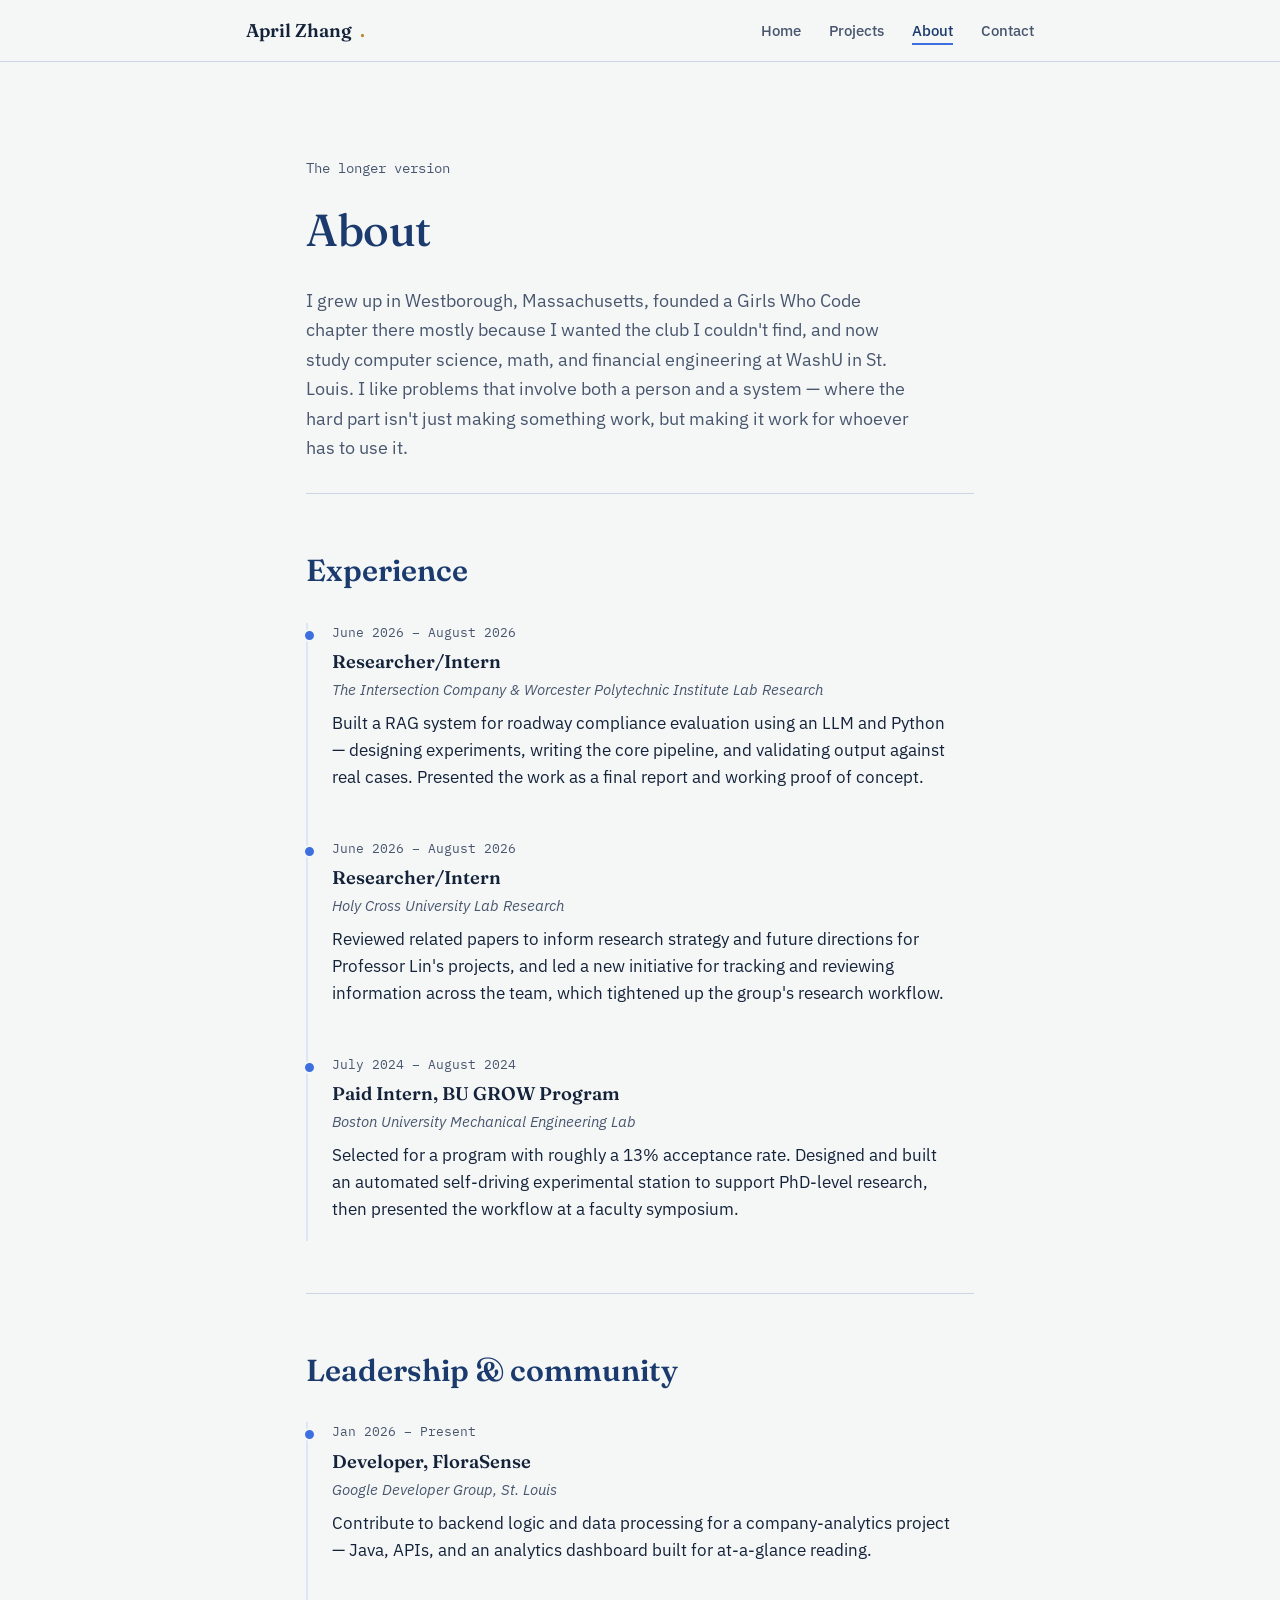
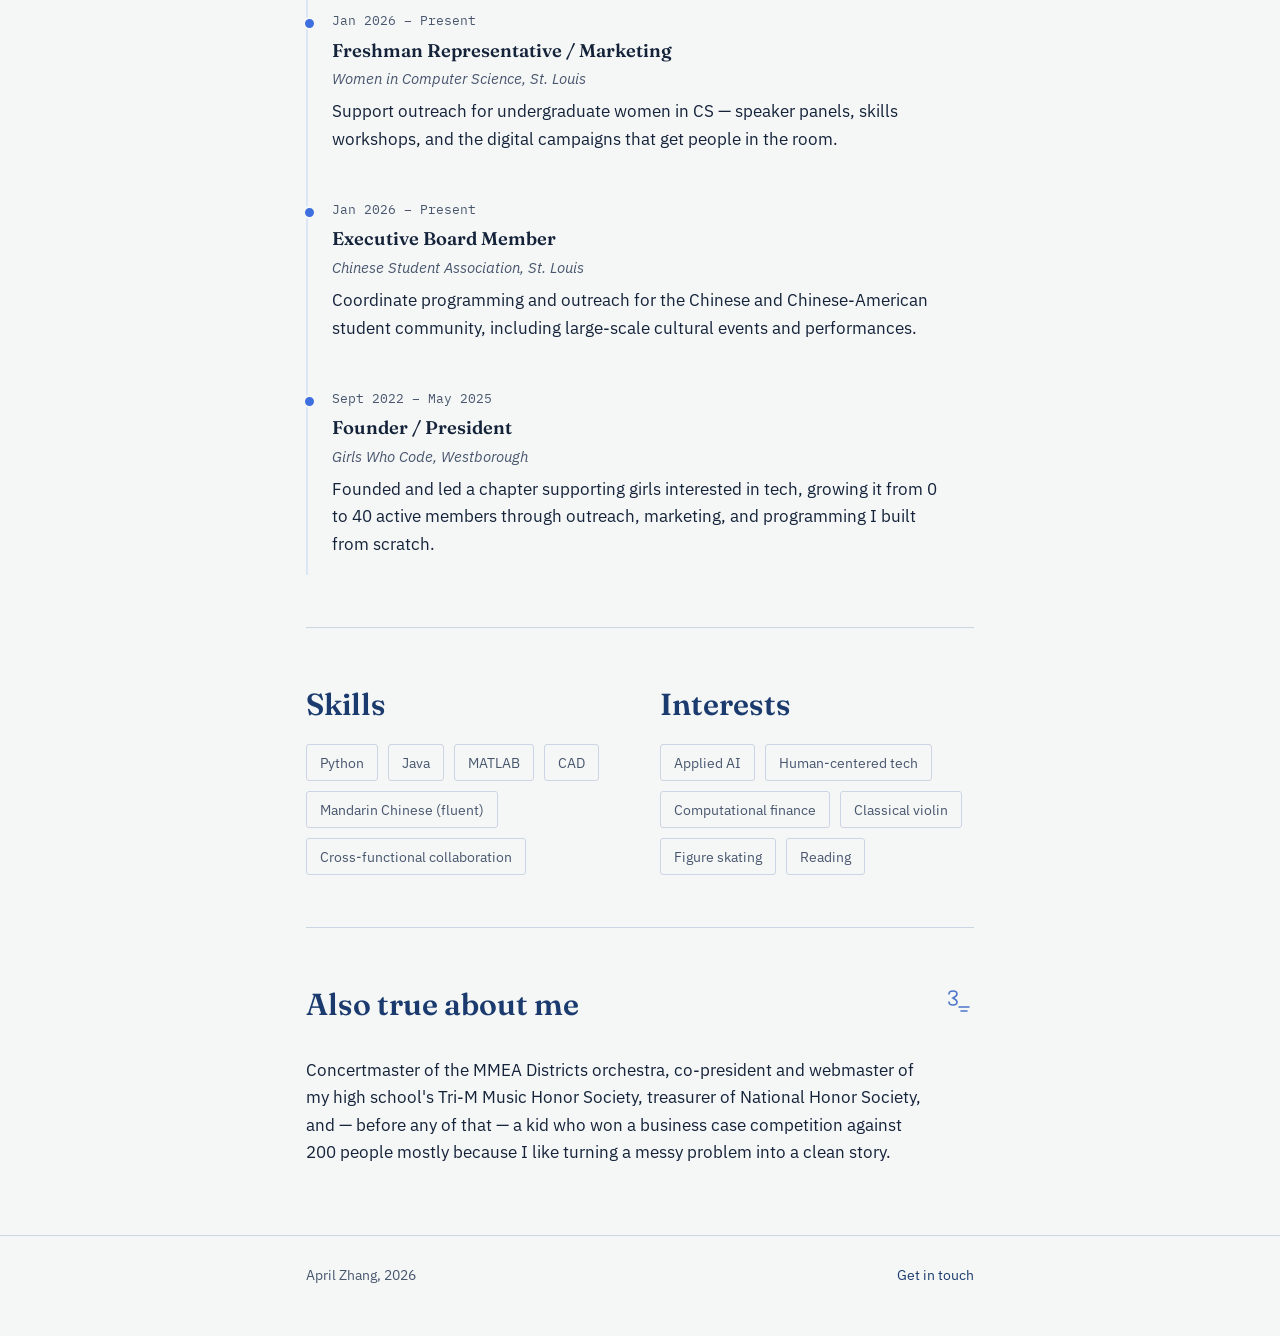
==== about.html @ 0b1a9c68 "Add files via upload" ====
<!DOCTYPE html>
<html lang="en">
<head>
<meta charset="UTF-8">
<meta name="viewport" content="width=device-width, initial-scale=1.0">
<title>About — April Zhang</title>
<link rel="stylesheet" href="styles.css">
</head>
<body>

<nav class="site-nav">
  <div class="container">
    <a href="index.html" class="wordmark">April Zhang<span class="dot">.</span></a>
    <button class="nav-toggle" aria-label="Toggle menu" aria-expanded="false">
      <span></span><span></span><span></span>
    </button>
    <ul class="nav-links">
      <li><a href="index.html">Home</a></li>
      <li><a href="projects.html">Projects</a></li>
      <li><a href="about.html" class="active">About</a></li>
      <li><a href="contact.html">Contact</a></li>
    </ul>
  </div>
</nav>

<main>
  <div class="container">
    <section class="hero" style="padding-bottom: 12px;">
      <div class="hero-eyebrow">The longer version</div>
      <h1 style="font-size: clamp(2rem, 5vw, 2.8rem);">About</h1>
      <p class="hero-tagline">
        I grew up in Westborough, Massachusetts, founded a Girls Who Code chapter there mostly because
        I wanted the club I couldn't find, and now study computer science, math, and financial engineering
        at WashU in St. Louis. I like problems that involve both a person and a system — where the hard part
        isn't just making something work, but making it work for whoever has to use it.
      </p>
    </section>

    <section class="rule-top">
      <div class="section-head"><h2>Experience</h2></div>
      <div class="timeline">
        <div class="timeline-item">
          <span class="when">June 2026 – August 2026</span>
          <h3>Researcher/Intern</h3>
          <span class="where">The Intersection Company &amp; Worcester Polytechnic Institute Lab Research</span>
          <p>Built a RAG system for roadway compliance evaluation using an LLM and Python — designing
            experiments, writing the core pipeline, and validating output against real cases. Presented
            the work as a final report and working proof of concept.</p>
        </div>
        <div class="timeline-item">
          <span class="when">June 2026 – August 2026</span>
          <h3>Researcher/Intern</h3>
          <span class="where">Holy Cross University Lab Research</span>
          <p>Reviewed related papers to inform research strategy and future directions for Professor Lin's
            projects, and led a new initiative for tracking and reviewing information across the team,
            which tightened up the group's research workflow.</p>
        </div>
        <div class="timeline-item">
          <span class="when">July 2024 – August 2024</span>
          <h3>Paid Intern, BU GROW Program</h3>
          <span class="where">Boston University Mechanical Engineering Lab</span>
          <p>Selected for a program with roughly a 13% acceptance rate. Designed and built an automated
            self-driving experimental station to support PhD-level research, then presented the workflow
            at a faculty symposium.</p>
        </div>
      </div>
    </section>

    <section class="rule-top">
      <div class="section-head"><h2>Leadership &amp; community</h2></div>
      <div class="timeline">
        <div class="timeline-item">
          <span class="when">Jan 2026 – Present</span>
          <h3>Developer, FloraSense</h3>
          <span class="where">Google Developer Group, St. Louis</span>
          <p>Contribute to backend logic and data processing for a company-analytics project — Java, APIs,
            and an analytics dashboard built for at-a-glance reading.</p>
        </div>
        <div class="timeline-item">
          <span class="when">Jan 2026 – Present</span>
          <h3>Freshman Representative / Marketing</h3>
          <span class="where">Women in Computer Science, St. Louis</span>
          <p>Support outreach for undergraduate women in CS — speaker panels, skills workshops, and the
            digital campaigns that get people in the room.</p>
        </div>
        <div class="timeline-item">
          <span class="when">Jan 2026 – Present</span>
          <h3>Executive Board Member</h3>
          <span class="where">Chinese Student Association, St. Louis</span>
          <p>Coordinate programming and outreach for the Chinese and Chinese-American student community,
            including large-scale cultural events and performances.</p>
        </div>
        <div class="timeline-item">
          <span class="when">Sept 2022 – May 2025</span>
          <h3>Founder / President</h3>
          <span class="where">Girls Who Code, Westborough</span>
          <p>Founded and led a chapter supporting girls interested in tech, growing it from 0 to 40 active
            members through outreach, marketing, and programming I built from scratch.</p>
        </div>
      </div>
    </section>

    <section class="rule-top two-col">
      <div>
        <h2 style="margin-bottom: 16px;">Skills</h2>
        <div class="taglist">
          <span>Python</span><span>Java</span><span>MATLAB</span><span>CAD</span>
          <span>Mandarin Chinese (fluent)</span><span>Cross-functional collaboration</span>
        </div>
      </div>
      <div>
        <h2 style="margin-bottom: 16px;">Interests</h2>
        <div class="taglist">
          <span>Applied AI</span><span>Human-centered tech</span><span>Computational finance</span>
          <span>Classical violin</span><span>Figure skating</span><span>Reading</span>
        </div>
      </div>
    </section>

    <section class="rule-top">
      <div class="section-head">
        <h2>Also true about me</h2>
        <svg class="doodle" width="30" height="30" viewBox="0 0 30 30" fill="none" aria-hidden="true">
          <path d="M5 9c0-2 2-3 4-3s4 1 4 3-2 3-4 4c2 1 4 2 4 4s-2 3-4 3-4-1-4-3" stroke="currentColor" stroke-width="1.6" stroke-linecap="round"/>
          <path d="M15 22h10M17 26h6" stroke="currentColor" stroke-width="1.6" stroke-linecap="round"/>
        </svg>
      </div>
      <p>
        Concertmaster of the MMEA Districts orchestra, co-president and webmaster of my high school's
        Tri-M Music Honor Society, treasurer of National Honor Society, and — before any of that — a kid
        who won a business case competition against 200 people mostly because I like turning a messy
        problem into a clean story.
      </p>
    </section>
  </div>
</main>

<footer>
  <div class="container" style="display:flex; justify-content:space-between; width:100%; flex-wrap:wrap; gap:10px;">
    <span>April Zhang, 2026</span>
    <a href="contact.html" class="underline-link">Get in touch</a>
  </div>
</footer>

<script src="script.js"></script>
</body>
</html>
---- styles.css ----
@import url('https://fonts.googleapis.com/css2?family=Fraunces:opsz,wght@9..144,300;9..144,400;9..144,500;9..144,600;9..144,700;9..144,900&family=IBM+Plex+Sans:wght@400;500;600&family=IBM+Plex+Mono:wght@400;500&display=swap');

:root {
  --paper: #F5F7F6;
  --paper-alt: #EEF2F5;
  --ink: #14223A;
  --ink-soft: #48566E;
  --blue-deep: #1B3B6F;
  --blue: #2F5FC4;
  --blue-bright: #3E6FE0;
  --blue-pale: #DCE6F7;
  --gold: #B8892B;
  --line: #CBD5E3;

  --serif: 'Fraunces', serif;
  --sans: 'IBM Plex Sans', -apple-system, sans-serif;
  --mono: 'IBM Plex Mono', monospace;

  --maxw: 780px;
  --pagepad: clamp(20px, 5vw, 56px);
}

* { box-sizing: border-box; }

html {
  scroll-behavior: smooth;
}

@media (prefers-reduced-motion: reduce) {
  html { scroll-behavior: auto; }
  * { animation-duration: 0.01ms !important; animation-iteration-count: 1 !important; transition-duration: 0.01ms !important; }
}

body {
  margin: 0;
  background: var(--paper);
  color: var(--ink);
  font-family: var(--sans);
  font-size: 17px;
  line-height: 1.6;
  -webkit-font-smoothing: antialiased;
}

a {
  color: var(--blue-deep);
  text-decoration: none;
}

.underline-link {
  background-image: linear-gradient(var(--blue-bright), var(--blue-bright));
  background-position: 0 100%;
  background-repeat: no-repeat;
  background-size: 0% 1.5px;
  transition: background-size 0.25s ease;
  padding-bottom: 2px;
}
.underline-link:hover,
.underline-link:focus-visible {
  background-size: 100% 1.5px;
}

:focus-visible {
  outline: 2px solid var(--blue-bright);
  outline-offset: 3px;
}

h1, h2, h3 {
  font-family: var(--serif);
  color: var(--blue-deep);
  margin: 0;
  font-weight: 600;
}

h1 { font-size: clamp(2.4rem, 6vw, 3.6rem); font-weight: 500; letter-spacing: -0.01em; }
h2 { font-size: clamp(1.5rem, 3.4vw, 1.9rem); }
h3 { font-size: 1.15rem; font-weight: 600; color: var(--ink); }

p { margin: 0 0 1em; max-width: 62ch; }

.container {
  max-width: var(--maxw);
  margin: 0 auto;
  padding: 0 var(--pagepad);
}

/* ---------- Nav ---------- */
.site-nav {
  border-bottom: 1px solid var(--line);
  position: sticky;
  top: 0;
  background: rgba(245, 247, 246, 0.92);
  backdrop-filter: blur(6px);
  z-index: 10;
}
.site-nav .container {
  max-width: 900px;
  display: flex;
  align-items: center;
  justify-content: space-between;
  padding-top: 16px;
  padding-bottom: 16px;
}
.wordmark {
  font-family: var(--serif);
  font-weight: 600;
  font-size: 1.15rem;
  color: var(--ink);
  display: flex;
  align-items: center;
  gap: 8px;
}
.wordmark .dot { color: var(--gold); }
.nav-links {
  display: flex;
  gap: 28px;
  list-style: none;
  margin: 0;
  padding: 0;
}
.nav-links a {
  color: var(--ink-soft);
  font-size: 0.95rem;
  font-weight: 500;
  padding-bottom: 3px;
  border-bottom: 2px solid transparent;
  transition: border-color 0.2s ease, color 0.2s ease;
}
.nav-links a:hover,
.nav-links a.active {
  color: var(--blue-deep);
  border-bottom-color: var(--blue-bright);
}
.nav-toggle {
  display: none;
  background: none;
  border: none;
  cursor: pointer;
  padding: 4px;
}
.nav-toggle span {
  display: block;
  width: 22px;
  height: 2px;
  background: var(--ink);
  margin: 5px 0;
}

@media (max-width: 640px) {
  .nav-toggle { display: block; }
  .nav-links {
    position: absolute;
    top: 100%;
    left: 0;
    right: 0;
    background: var(--paper);
    flex-direction: column;
    gap: 0;
    border-bottom: 1px solid var(--line);
    max-height: 0;
    overflow: hidden;
    transition: max-height 0.25s ease;
  }
  .nav-links.open { max-height: 300px; }
  .nav-links li { border-top: 1px solid var(--line); }
  .nav-links a { display: block; padding: 14px var(--pagepad); border-bottom: none; }
}

/* ---------- Hero ---------- */
.hero {
  padding: clamp(48px, 10vw, 96px) 0 clamp(32px, 6vw, 56px);
}
.hero-eyebrow {
  font-family: var(--mono);
  font-size: 0.85rem;
  color: var(--ink-soft);
  margin-bottom: 14px;
}
.hero h1 {
  position: relative;
  display: inline-block;
}
.hero-underline {
  display: block;
  margin-top: 6px;
  width: 260px;
  max-width: 60vw;
  height: 14px;
}
.hero-underline path {
  fill: none;
  stroke: var(--gold);
  stroke-width: 3;
  stroke-linecap: round;
  stroke-dasharray: 300;
  stroke-dashoffset: 300;
  animation: draw 1.1s ease-out 0.3s forwards;
}
@keyframes draw {
  to { stroke-dashoffset: 0; }
}
@media (prefers-reduced-motion: reduce) {
  .hero-underline path { stroke-dashoffset: 0; animation: none; }
}
.hero-tagline {
  font-size: 1.15rem;
  color: var(--ink-soft);
  max-width: 56ch;
  margin-top: 20px;
}
.hero-actions {
  display: flex;
  gap: 24px;
  margin-top: 28px;
  flex-wrap: wrap;
  align-items: center;
}
.btn {
  display: inline-block;
  font-family: var(--sans);
  font-weight: 600;
  font-size: 0.95rem;
  padding: 11px 20px;
  border: 1.5px solid var(--blue-deep);
  border-radius: 3px;
  color: var(--blue-deep);
  transition: background 0.2s ease, color 0.2s ease;
}
.btn:hover, .btn:focus-visible {
  background: var(--blue-deep);
  color: var(--paper);
}
.btn.filled {
  background: var(--blue-deep);
  color: var(--paper);
}
.btn.filled:hover {
  background: var(--blue-bright);
  border-color: var(--blue-bright);
}

/* ---------- Sections ---------- */
section {
  padding: clamp(32px, 6vw, 52px) 0;
}
.rule-top {
  border-top: 1px solid var(--line);
}
.section-head {
  display: flex;
  align-items: baseline;
  justify-content: space-between;
  gap: 16px;
  margin-bottom: 28px;
  flex-wrap: wrap;
}
.section-head .doodle {
  flex-shrink: 0;
  color: var(--blue);
  opacity: 0.85;
}

/* ---------- Highlight strip (home) ---------- */
.highlights {
  display: grid;
  grid-template-columns: repeat(3, 1fr);
  gap: 20px;
}
.highlight {
  border-left: 2px solid var(--blue-pale);
  padding-left: 14px;
}
.highlight strong {
  display: block;
  font-family: var(--serif);
  color: var(--blue-deep);
  font-size: 1.05rem;
  margin-bottom: 4px;
}
.highlight span {
  font-size: 0.92rem;
  color: var(--ink-soft);
}
@media (max-width: 640px) {
  .highlights { grid-template-columns: 1fr; gap: 18px; }
}

/* ---------- Project preview list ---------- */
.preview-list {
  display: flex;
  flex-direction: column;
}
.preview-item {
  display: flex;
  justify-content: space-between;
  align-items: baseline;
  gap: 16px;
  padding: 16px 0;
  border-top: 1px solid var(--line);
  transition: padding-left 0.2s ease;
}
.preview-item:last-child { border-bottom: 1px solid var(--line); }
.preview-item:hover { padding-left: 6px; }
.preview-item a { color: var(--ink); font-family: var(--serif); font-size: 1.15rem; }
.preview-item a:hover { color: var(--blue-deep); }
.preview-item .tag { font-size: 0.85rem; color: var(--ink-soft); white-space: nowrap; }

/* ---------- Project blocks (projects page) ---------- */
.project {
  padding: 32px 0;
  border-top: 1px solid var(--line);
  display: grid;
  grid-template-columns: 44px 1fr;
  gap: 18px;
}
.project:last-child { border-bottom: 1px solid var(--line); margin-bottom: 40px; }
.project-icon { color: var(--blue); padding-top: 4px; }
.project-tags {
  display: flex;
  gap: 8px;
  flex-wrap: wrap;
  margin: 10px 0 14px;
}
.project-tags span {
  font-size: 0.8rem;
  font-family: var(--mono);
  color: var(--blue-deep);
  background: var(--blue-pale);
  padding: 3px 9px;
  border-radius: 3px;
}
.project-links { display: flex; gap: 18px; margin-top: 10px; font-size: 0.92rem; font-weight: 600; }
.placeholder-note {
  font-size: 0.88rem;
  color: var(--gold);
  border: 1px dashed var(--gold);
  padding: 10px 14px;
  border-radius: 3px;
  margin-top: 14px;
  background: rgba(184, 137, 43, 0.06);
}

/* ---------- Timeline (about page) ---------- */
.timeline {
  border-left: 2px solid var(--blue-pale);
  padding-left: 24px;
  display: flex;
  flex-direction: column;
  gap: 30px;
}
.timeline-item { position: relative; }
.timeline-item::before {
  content: '';
  position: absolute;
  left: -29.5px;
  top: 6px;
  width: 9px;
  height: 9px;
  border-radius: 50%;
  background: var(--blue-bright);
  border: 2px solid var(--paper);
}
.timeline-item .when {
  font-family: var(--mono);
  font-size: 0.8rem;
  color: var(--ink-soft);
  display: block;
  margin-bottom: 4px;
}
.timeline-item h3 { margin-bottom: 2px; }
.timeline-item .where {
  font-size: 0.92rem;
  color: var(--ink-soft);
  font-style: italic;
  margin-bottom: 8px;
  display: block;
}

/* ---------- Tag cloud (skills/interests) ---------- */
.taglist {
  display: flex;
  flex-wrap: wrap;
  gap: 10px;
}
.taglist span {
  font-size: 0.9rem;
  border: 1px solid var(--line);
  padding: 6px 13px;
  border-radius: 3px;
  color: var(--ink-soft);
}

/* ---------- Two column ---------- */
.two-col {
  display: grid;
  grid-template-columns: 1fr 1fr;
  gap: 40px;
}
@media (max-width: 640px) {
  .two-col { grid-template-columns: 1fr; gap: 30px; }
}

/* ---------- Contact ---------- */
.contact-list {
  display: flex;
  flex-direction: column;
  gap: 4px;
  margin-top: 8px;
}
.contact-list a {
  font-family: var(--serif);
  font-size: 1.3rem;
  color: var(--blue-deep);
}

/* ---------- Footer ---------- */
footer {
  border-top: 1px solid var(--line);
  padding: 28px 0 48px;
  font-size: 0.88rem;
  color: var(--ink-soft);
  display: flex;
  justify-content: space-between;
  flex-wrap: wrap;
  gap: 10px;
}
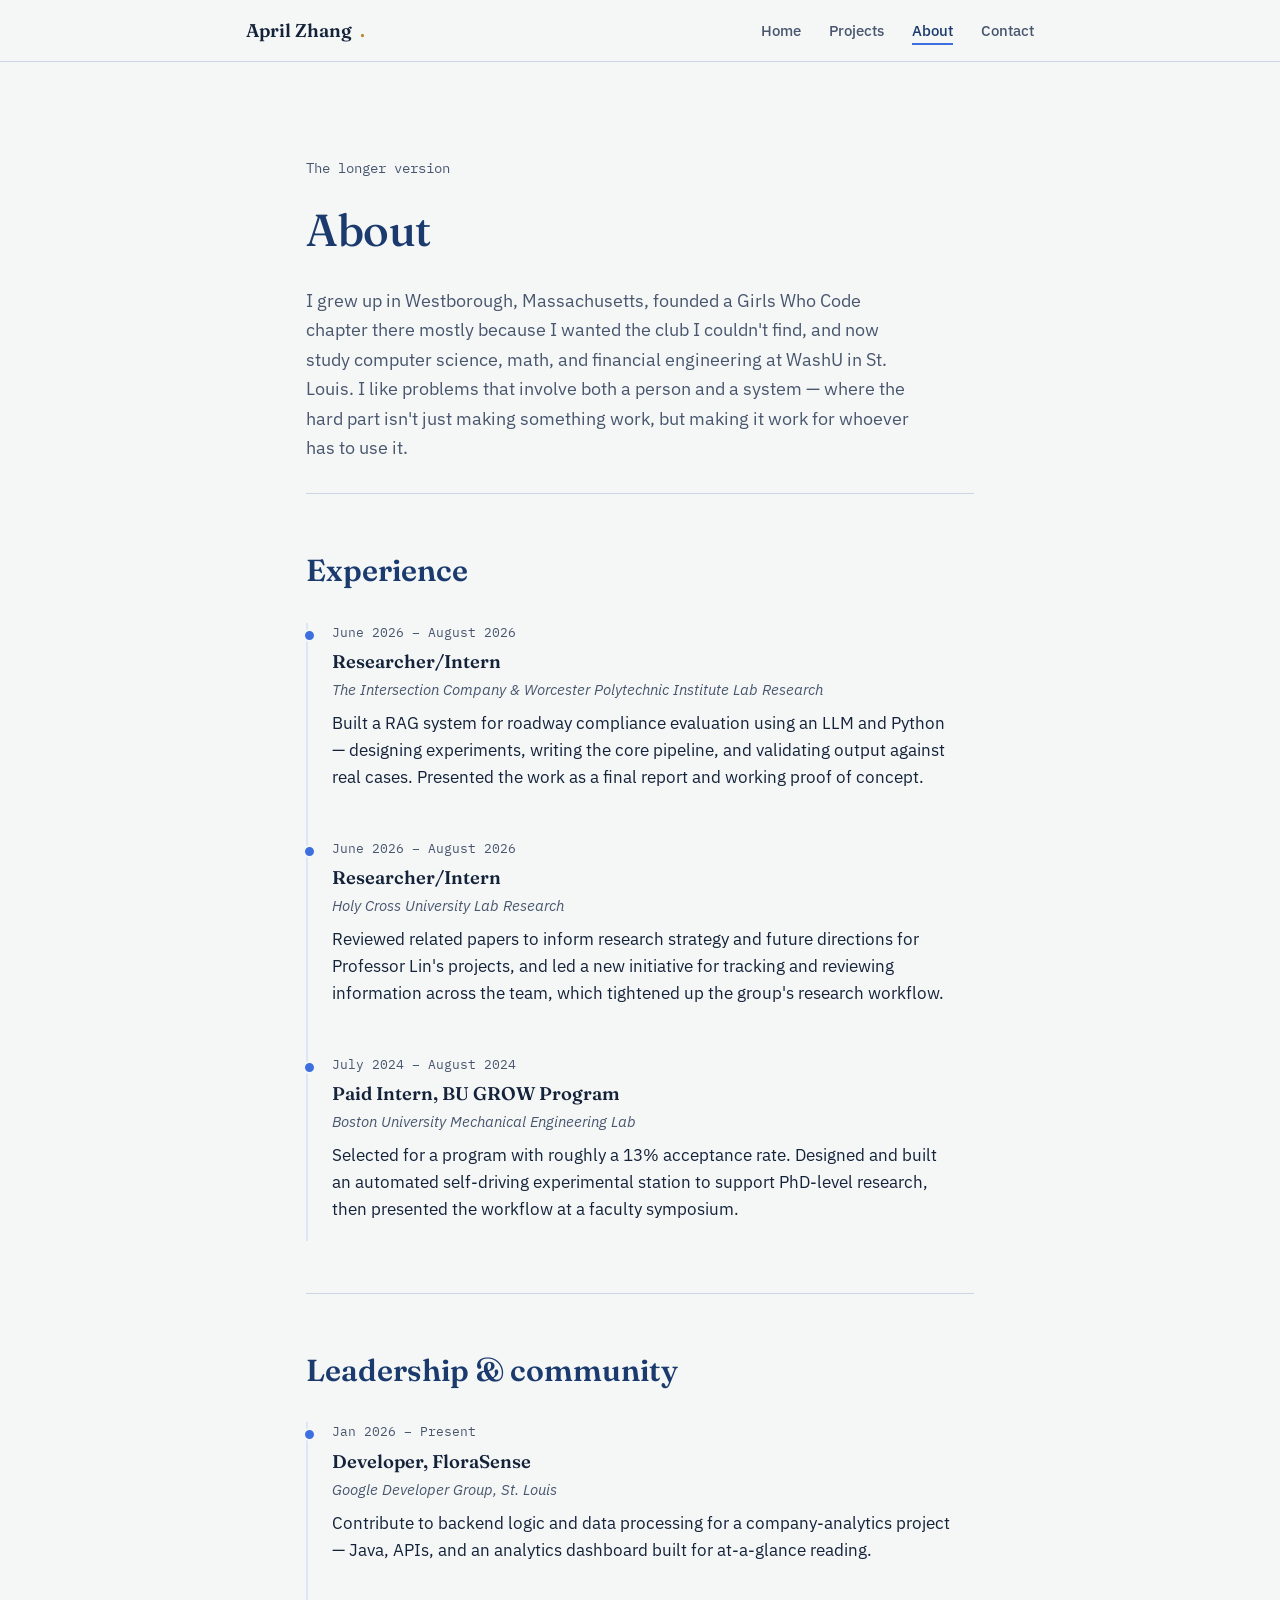
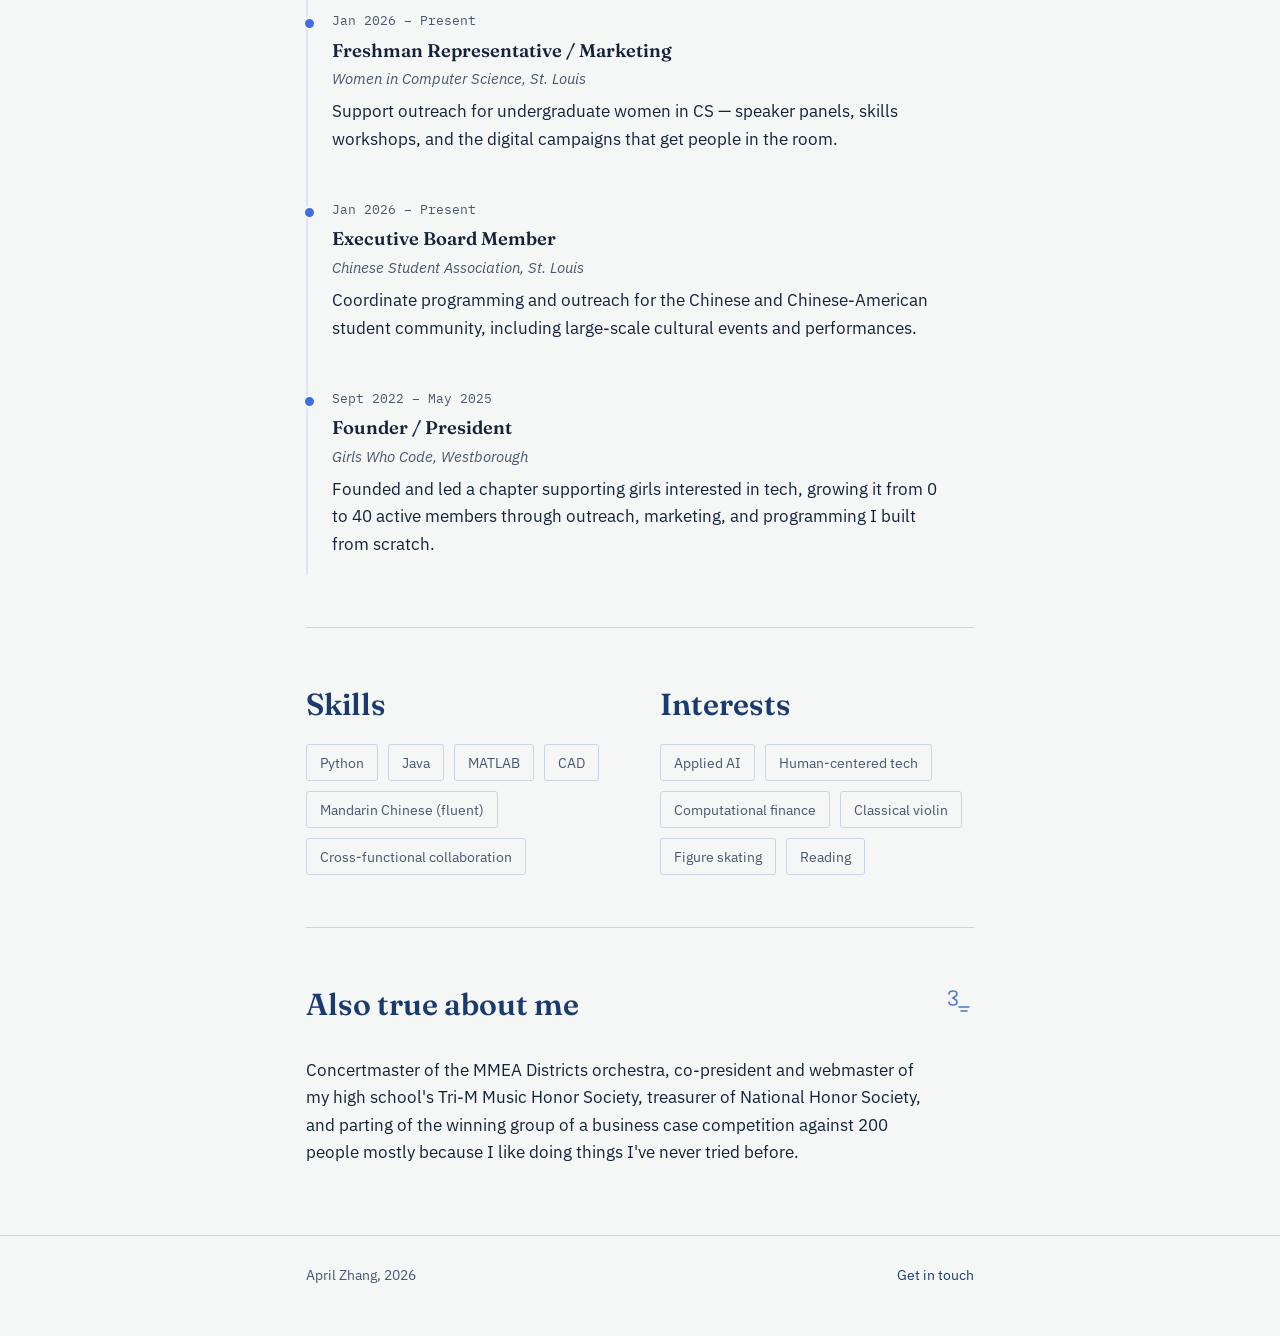
==== commit 53846fbc: "Revise personal achievements in about.html Updated the description of personal achievements and expe" ====
--- a/about.html
+++ b/about.html
@@ -127,9 +127,9 @@
       </div>
       <p>
         Concertmaster of the MMEA Districts orchestra, co-president and webmaster of my high school's
-        Tri-M Music Honor Society, treasurer of National Honor Society, and — before any of that — a kid
-        who won a business case competition against 200 people mostly because I like turning a messy
-        problem into a clean story.
+        Tri-M Music Honor Society, treasurer of National Honor Society, and parting of the winning group 
+        of a business case competition against 200 people mostly because I like doing things I've never
+        tried before. 
       </p>
     </section>
   </div>
--- a/styles.css
+++ b/styles.css
@@ -169,6 +169,22 @@
 .hero {
   padding: clamp(48px, 10vw, 96px) 0 clamp(32px, 6vw, 56px);
 }
+.hero-photo {
+  width: 108px;
+  height: 108px;
+  border-radius: 6px;
+  overflow: hidden;
+  border: 1.5px solid var(--ink);
+  margin-bottom: 22px;
+  transform: rotate(-2deg);
+  box-shadow: 5px 5px 0 var(--blue-pale);
+}
+.hero-photo img {
+  width: 100%;
+  height: 100%;
+  object-fit: cover;
+  display: block;
+}
 .hero-eyebrow {
   font-family: var(--mono);
   font-size: 0.85rem;
@@ -329,6 +345,20 @@
   border-radius: 3px;
 }
 .project-links { display: flex; gap: 18px; margin-top: 10px; font-size: 0.92rem; font-weight: 600; }
+.project-screenshot {
+  margin-top: 16px;
+}
+.project-screenshot img {
+  width: 100%;
+  border: 1px solid var(--line);
+  border-radius: 3px;
+  display: block;
+}
+.project-screenshot figcaption {
+  font-size: 0.85rem;
+  color: var(--ink-soft);
+  margin-top: 8px;
+}
 .placeholder-note {
   font-size: 0.88rem;
   color: var(--gold);
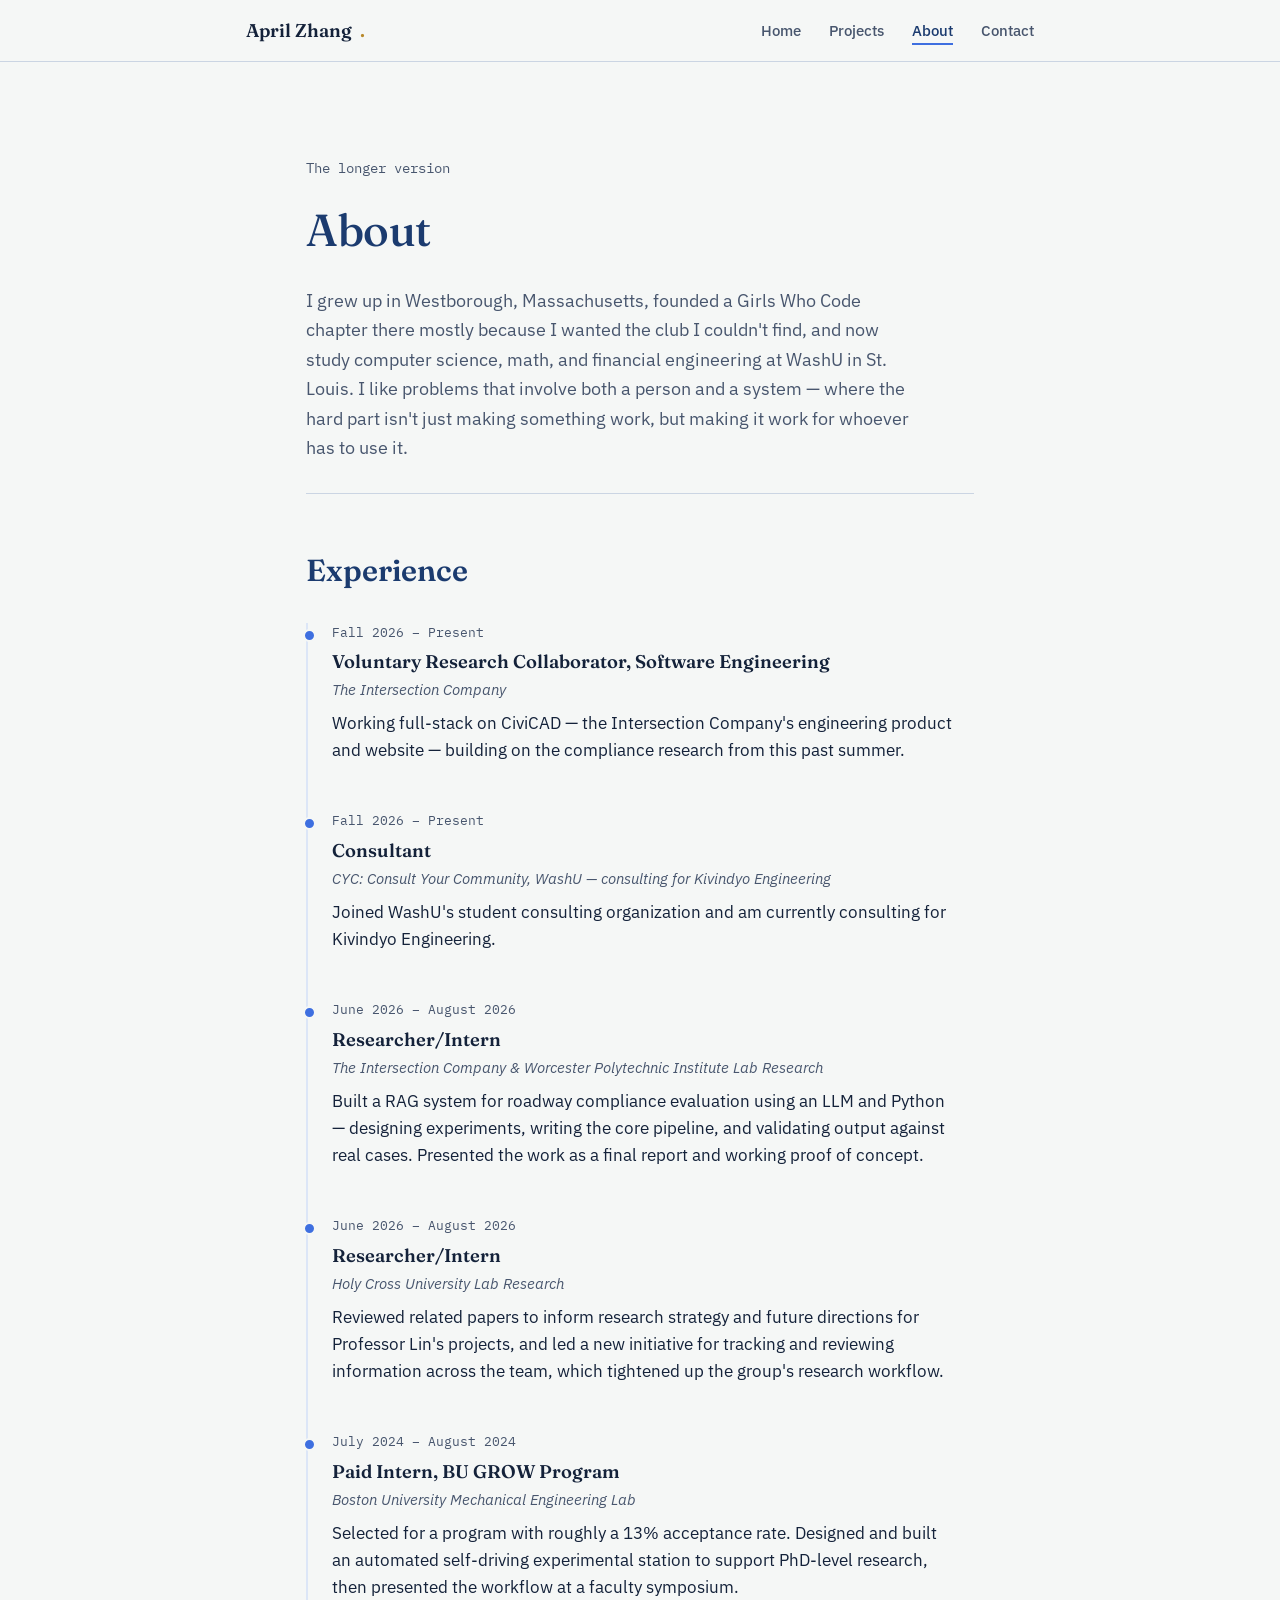
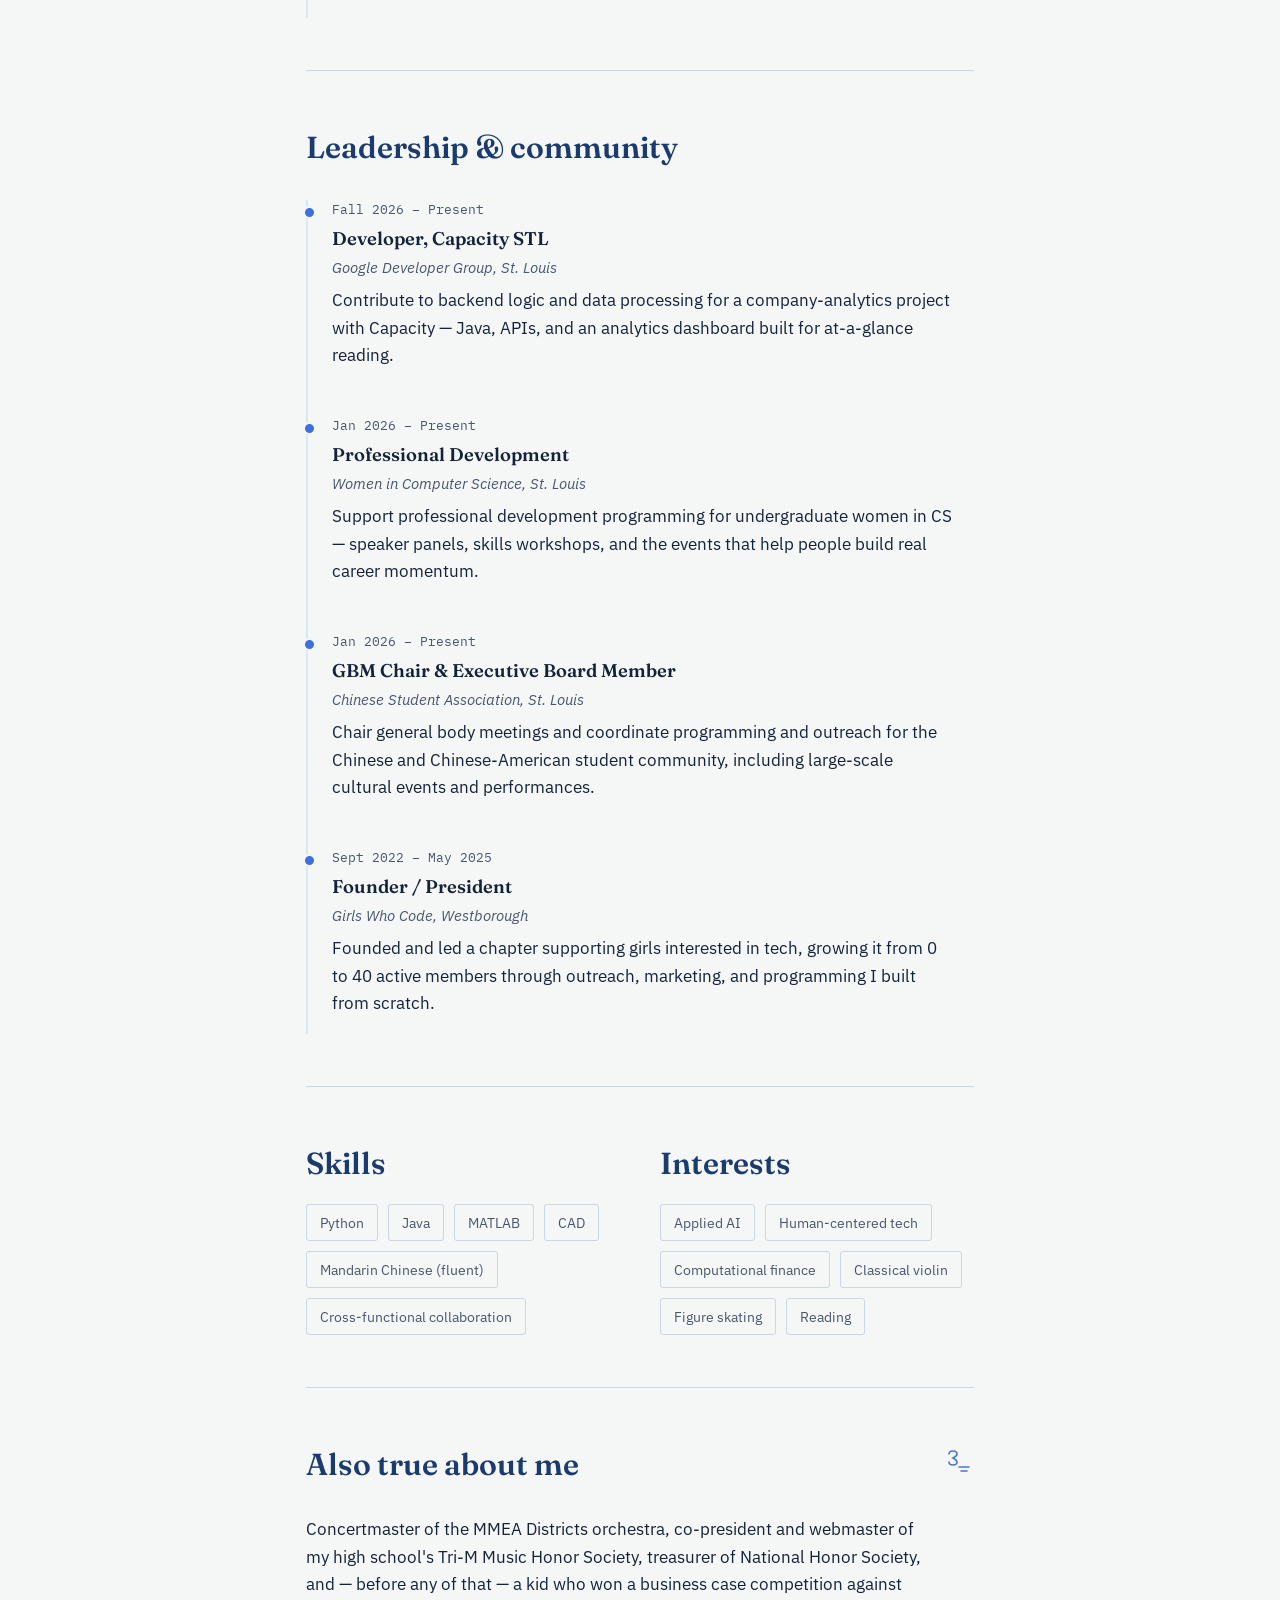
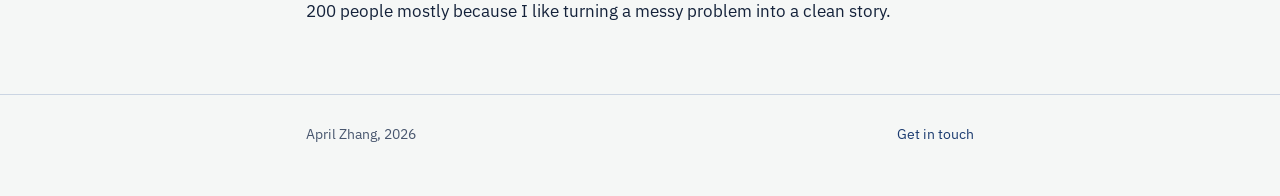
==== commit 39018be5: "Add files via upload" ====
--- a/about.html
+++ b/about.html
@@ -40,6 +40,20 @@
       <div class="section-head"><h2>Experience</h2></div>
       <div class="timeline">
         <div class="timeline-item">
+          <span class="when">Fall 2026 – Present</span>
+          <h3>Voluntary Research Collaborator, Software Engineering</h3>
+          <span class="where">The Intersection Company</span>
+          <p>Working full-stack on CiviCAD — the Intersection Company's engineering product and website —
+            building on the compliance research from this past summer.</p>
+        </div>
+        <div class="timeline-item">
+          <span class="when">Fall 2026 – Present</span>
+          <h3>Consultant</h3>
+          <span class="where">CYC: Consult Your Community, WashU — consulting for Kivindyo Engineering</span>
+          <p>Joined WashU's student consulting organization and am currently consulting for Kivindyo
+            Engineering.</p>
+        </div>
+        <div class="timeline-item">
           <span class="when">June 2026 – August 2026</span>
           <h3>Researcher/Intern</h3>
           <span class="where">The Intersection Company &amp; Worcester Polytechnic Institute Lab Research</span>
@@ -70,25 +84,25 @@
       <div class="section-head"><h2>Leadership &amp; community</h2></div>
       <div class="timeline">
         <div class="timeline-item">
-          <span class="when">Jan 2026 – Present</span>
-          <h3>Developer, FloraSense</h3>
+          <span class="when">Fall 2026 – Present</span>
+          <h3>Developer, Capacity STL</h3>
           <span class="where">Google Developer Group, St. Louis</span>
-          <p>Contribute to backend logic and data processing for a company-analytics project — Java, APIs,
-            and an analytics dashboard built for at-a-glance reading.</p>
+          <p>Contribute to backend logic and data processing for a company-analytics project with
+            Capacity — Java, APIs, and an analytics dashboard built for at-a-glance reading.</p>
         </div>
         <div class="timeline-item">
           <span class="when">Jan 2026 – Present</span>
-          <h3>Freshman Representative / Marketing</h3>
+          <h3>Professional Development</h3>
           <span class="where">Women in Computer Science, St. Louis</span>
-          <p>Support outreach for undergraduate women in CS — speaker panels, skills workshops, and the
-            digital campaigns that get people in the room.</p>
+          <p>Support professional development programming for undergraduate women in CS — speaker
+            panels, skills workshops, and the events that help people build real career momentum.</p>
         </div>
         <div class="timeline-item">
           <span class="when">Jan 2026 – Present</span>
-          <h3>Executive Board Member</h3>
+          <h3>GBM Chair &amp; Executive Board Member</h3>
           <span class="where">Chinese Student Association, St. Louis</span>
-          <p>Coordinate programming and outreach for the Chinese and Chinese-American student community,
-            including large-scale cultural events and performances.</p>
+          <p>Chair general body meetings and coordinate programming and outreach for the Chinese and
+            Chinese-American student community, including large-scale cultural events and performances.</p>
         </div>
         <div class="timeline-item">
           <span class="when">Sept 2022 – May 2025</span>
@@ -127,9 +141,9 @@
       </div>
       <p>
         Concertmaster of the MMEA Districts orchestra, co-president and webmaster of my high school's
-        Tri-M Music Honor Society, treasurer of National Honor Society, and parting of the winning group 
-        of a business case competition against 200 people mostly because I like doing things I've never
-        tried before. 
+        Tri-M Music Honor Society, treasurer of National Honor Society, and — before any of that — a kid
+        who won a business case competition against 200 people mostly because I like turning a messy
+        problem into a clean story.
       </p>
     </section>
   </div>
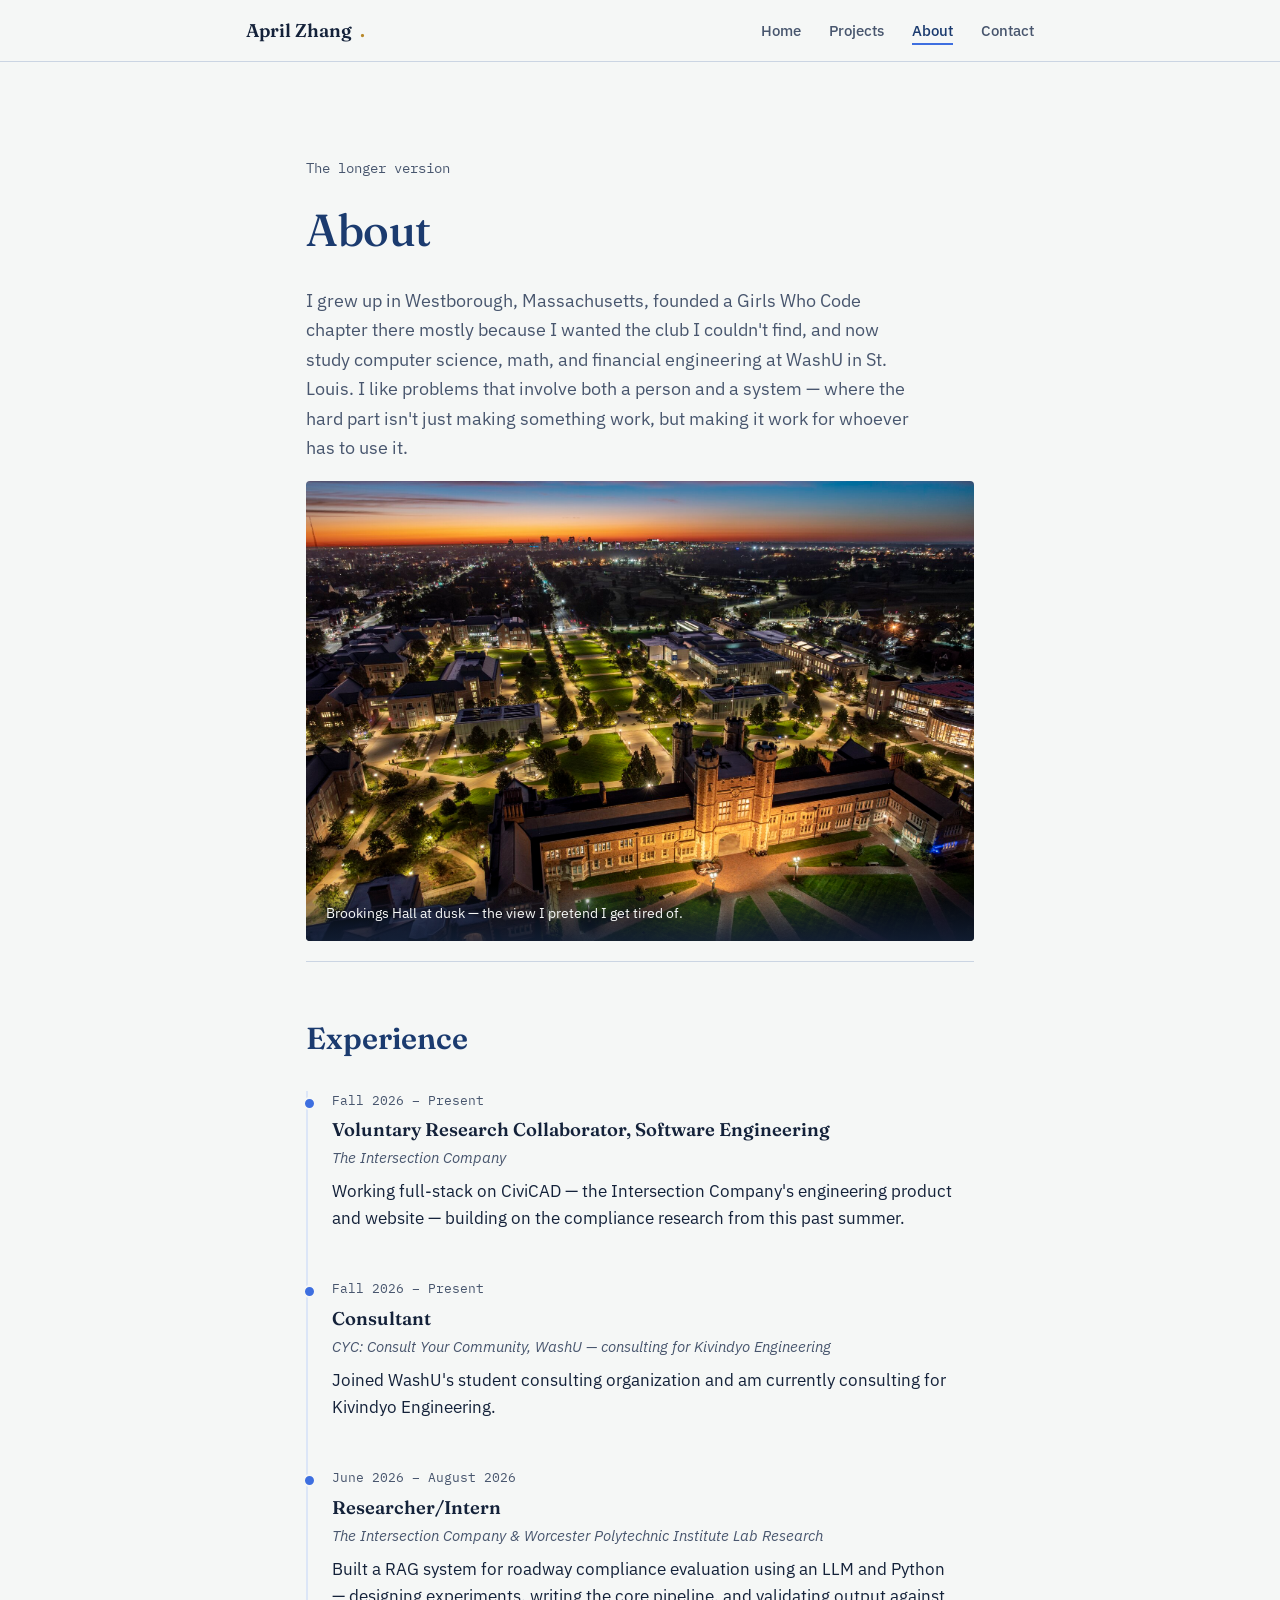
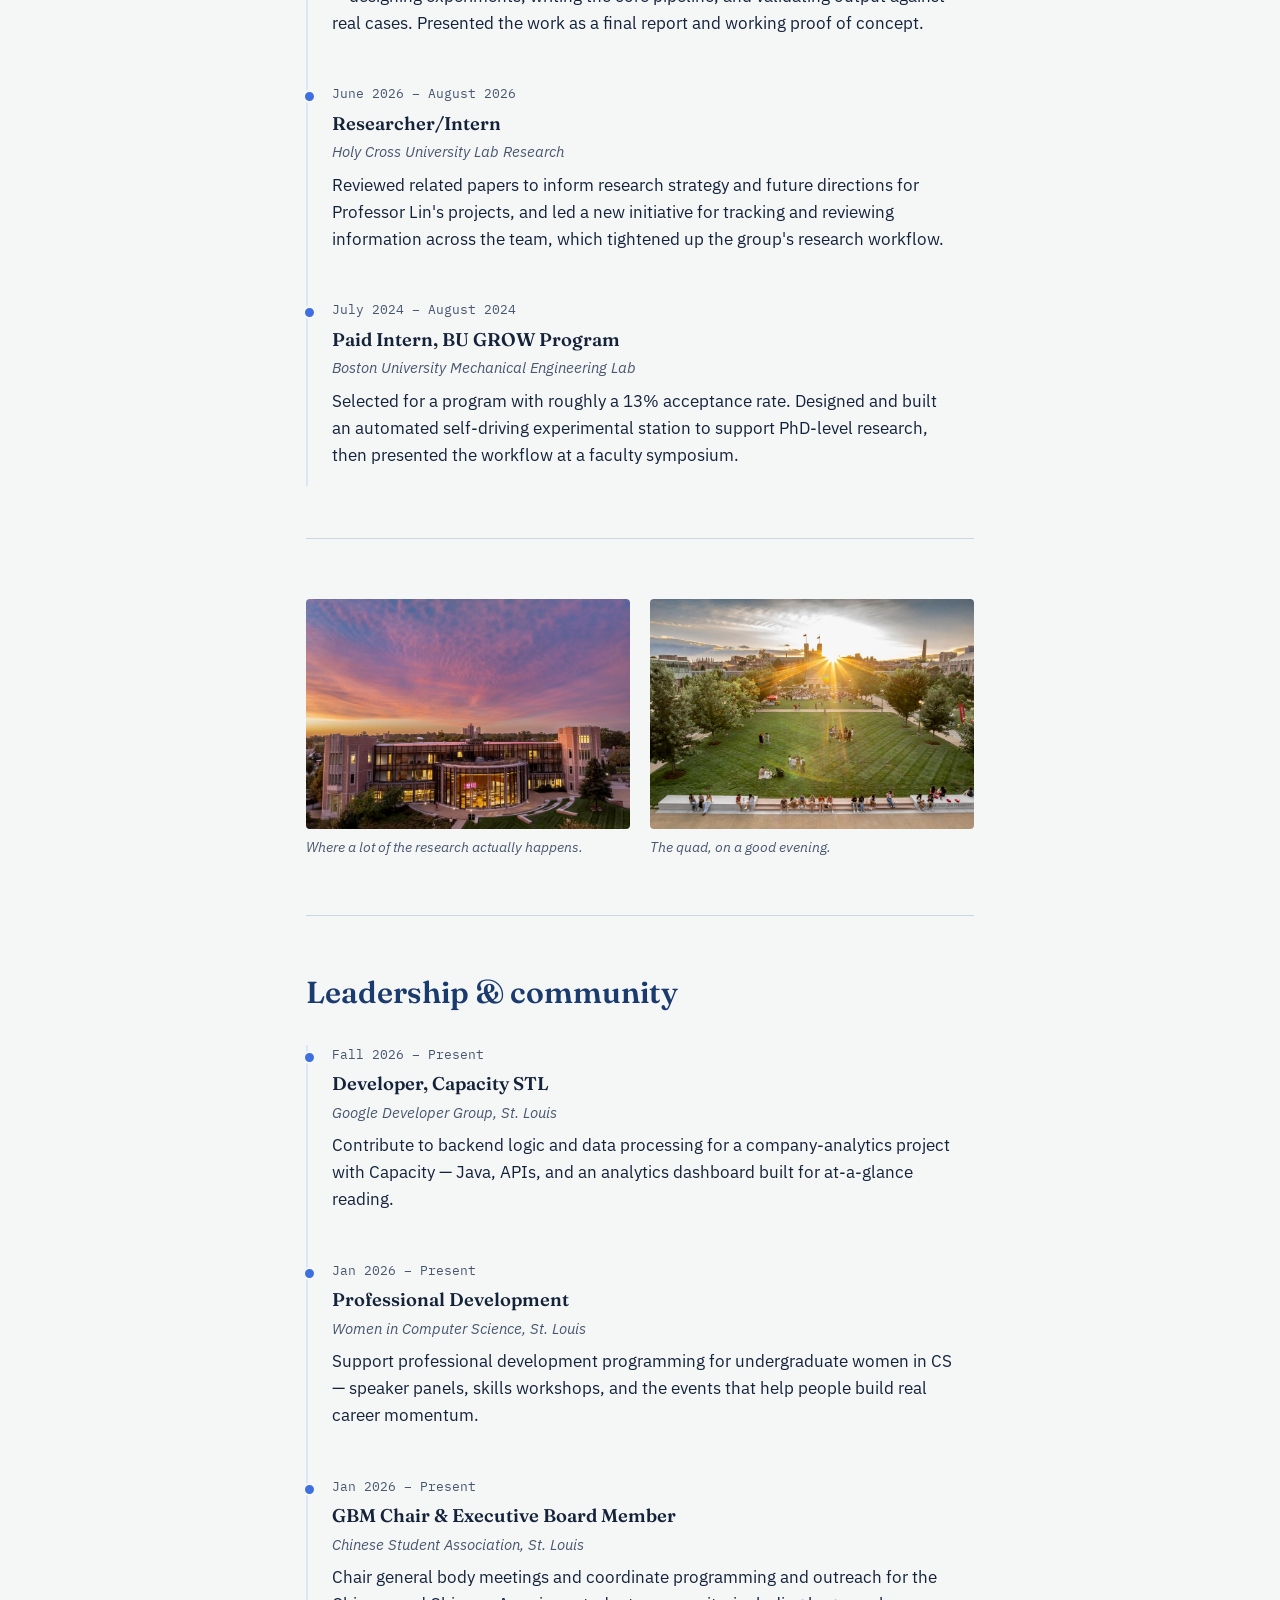
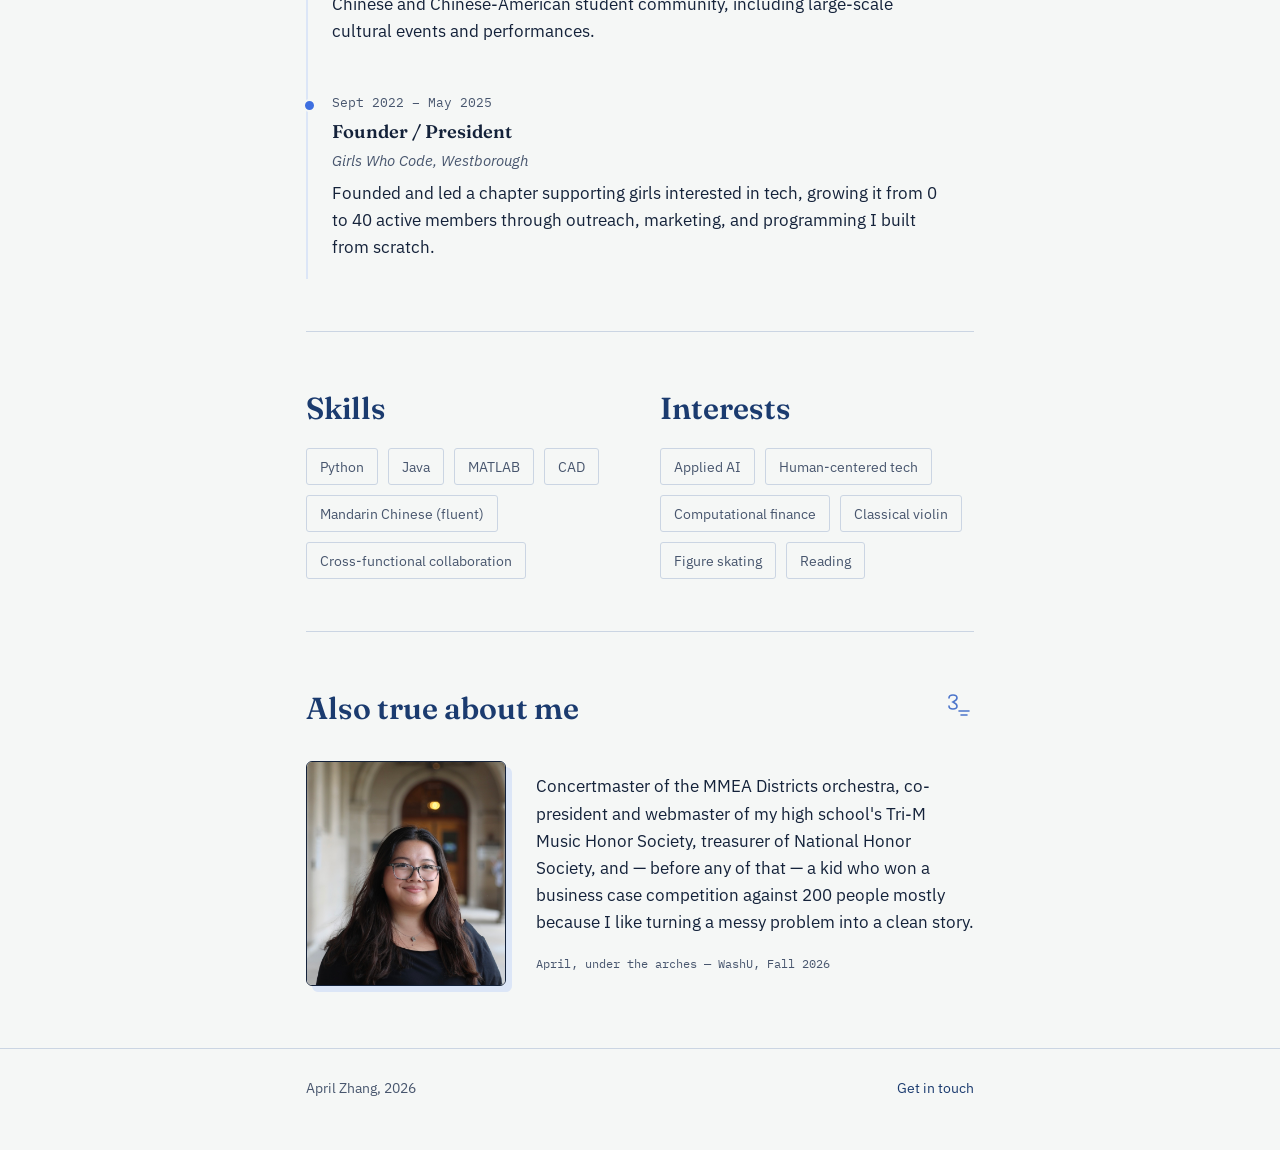
==== commit da3cf9c7: "Add files via upload" ====
--- a/about.html
+++ b/about.html
@@ -34,6 +34,10 @@
         at WashU in St. Louis. I like problems that involve both a person and a system — where the hard part
         isn't just making something work, but making it work for whoever has to use it.
       </p>
+      <div class="photo-banner">
+        <img src="assets/campus-banner.jpg" alt="Aerial twilight view of Brookings Hall and the WashU Danforth Campus, with the St. Louis skyline glowing on the horizon.">
+        <div class="caption">Brookings Hall at dusk — the view I pretend I get tired of.</div>
+      </div>
     </section>
 
     <section class="rule-top">
@@ -77,6 +81,19 @@
             self-driving experimental station to support PhD-level research, then presented the workflow
             at a faculty symposium.</p>
         </div>
+      </div>
+    </section>
+
+    <section class="rule-top">
+      <div class="photo-row">
+        <figure>
+          <img src="assets/campus-row1.jpg" alt="WashU's engineering building glowing at sunset, with downtown St. Louis visible in the distance.">
+          <figcaption>Where a lot of the research actually happens.</figcaption>
+        </figure>
+        <figure>
+          <img src="assets/campus-row2.jpg" alt="Students gathered on WashU's main quad at golden hour, with Brookings Hall silhouetted against the sunset.">
+          <figcaption>The quad, on a good evening.</figcaption>
+        </figure>
       </div>
     </section>
 
@@ -139,12 +156,18 @@
           <path d="M15 22h10M17 26h6" stroke="currentColor" stroke-width="1.6" stroke-linecap="round"/>
         </svg>
       </div>
-      <p>
-        Concertmaster of the MMEA Districts orchestra, co-president and webmaster of my high school's
-        Tri-M Music Honor Society, treasurer of National Honor Society, and — before any of that — a kid
-        who won a business case competition against 200 people mostly because I like turning a messy
-        problem into a clean story.
-      </p>
+      <div class="profile-feature">
+        <img src="assets/headshot.jpg" alt="April Zhang smiling under the archways of WashU's Danforth Campus.">
+        <div>
+          <p>
+            Concertmaster of the MMEA Districts orchestra, co-president and webmaster of my high school's
+            Tri-M Music Honor Society, treasurer of National Honor Society, and — before any of that — a kid
+            who won a business case competition against 200 people mostly because I like turning a messy
+            problem into a clean story.
+          </p>
+          <span class="cap">April, under the arches — WashU, Fall 2026</span>
+        </div>
+      </div>
     </section>
   </div>
 </main>
--- a/styles.css
+++ b/styles.css
@@ -442,6 +442,82 @@
   color: var(--blue-deep);
 }
 
+/* ---------- Campus photography ---------- */
+.photo-banner {
+  position: relative;
+  margin: 4px 0 8px;
+  border-radius: 4px;
+  overflow: hidden;
+}
+.photo-banner img {
+  width: 100%;
+  height: auto;
+  max-height: 460px;
+  object-fit: cover;
+  object-position: center 60%;
+  display: block;
+}
+.photo-banner .caption {
+  position: absolute;
+  left: 0;
+  right: 0;
+  bottom: 0;
+  padding: 16px 20px;
+  background: linear-gradient(to top, rgba(20,34,58,0.82), rgba(20,34,58,0));
+  color: var(--paper);
+  font-size: 0.88rem;
+}
+
+.photo-row {
+  display: grid;
+  grid-template-columns: 1fr 1fr;
+  gap: 20px;
+  margin: 8px 0 4px;
+}
+.photo-row figure { margin: 0; }
+.photo-row img {
+  width: 100%;
+  height: 230px;
+  object-fit: cover;
+  border-radius: 4px;
+  display: block;
+}
+.photo-row figcaption {
+  font-size: 0.85rem;
+  color: var(--ink-soft);
+  font-style: italic;
+  margin-top: 8px;
+}
+@media (max-width: 640px) {
+  .photo-row { grid-template-columns: 1fr; }
+}
+
+.profile-feature {
+  display: flex;
+  gap: 30px;
+  align-items: center;
+  margin: 6px 0 10px;
+}
+.profile-feature img {
+  width: 200px;
+  border-radius: 6px;
+  border: 1.5px solid var(--ink);
+  box-shadow: 6px 6px 0 var(--blue-pale);
+  flex-shrink: 0;
+  display: block;
+}
+.profile-feature .cap {
+  font-family: var(--mono);
+  font-size: 0.78rem;
+  color: var(--ink-soft);
+  margin-top: 10px;
+  display: block;
+}
+@media (max-width: 640px) {
+  .profile-feature { flex-direction: column; align-items: flex-start; }
+  .profile-feature img { width: 100%; max-width: 260px; }
+}
+
 /* ---------- Footer ---------- */
 footer {
   border-top: 1px solid var(--line);
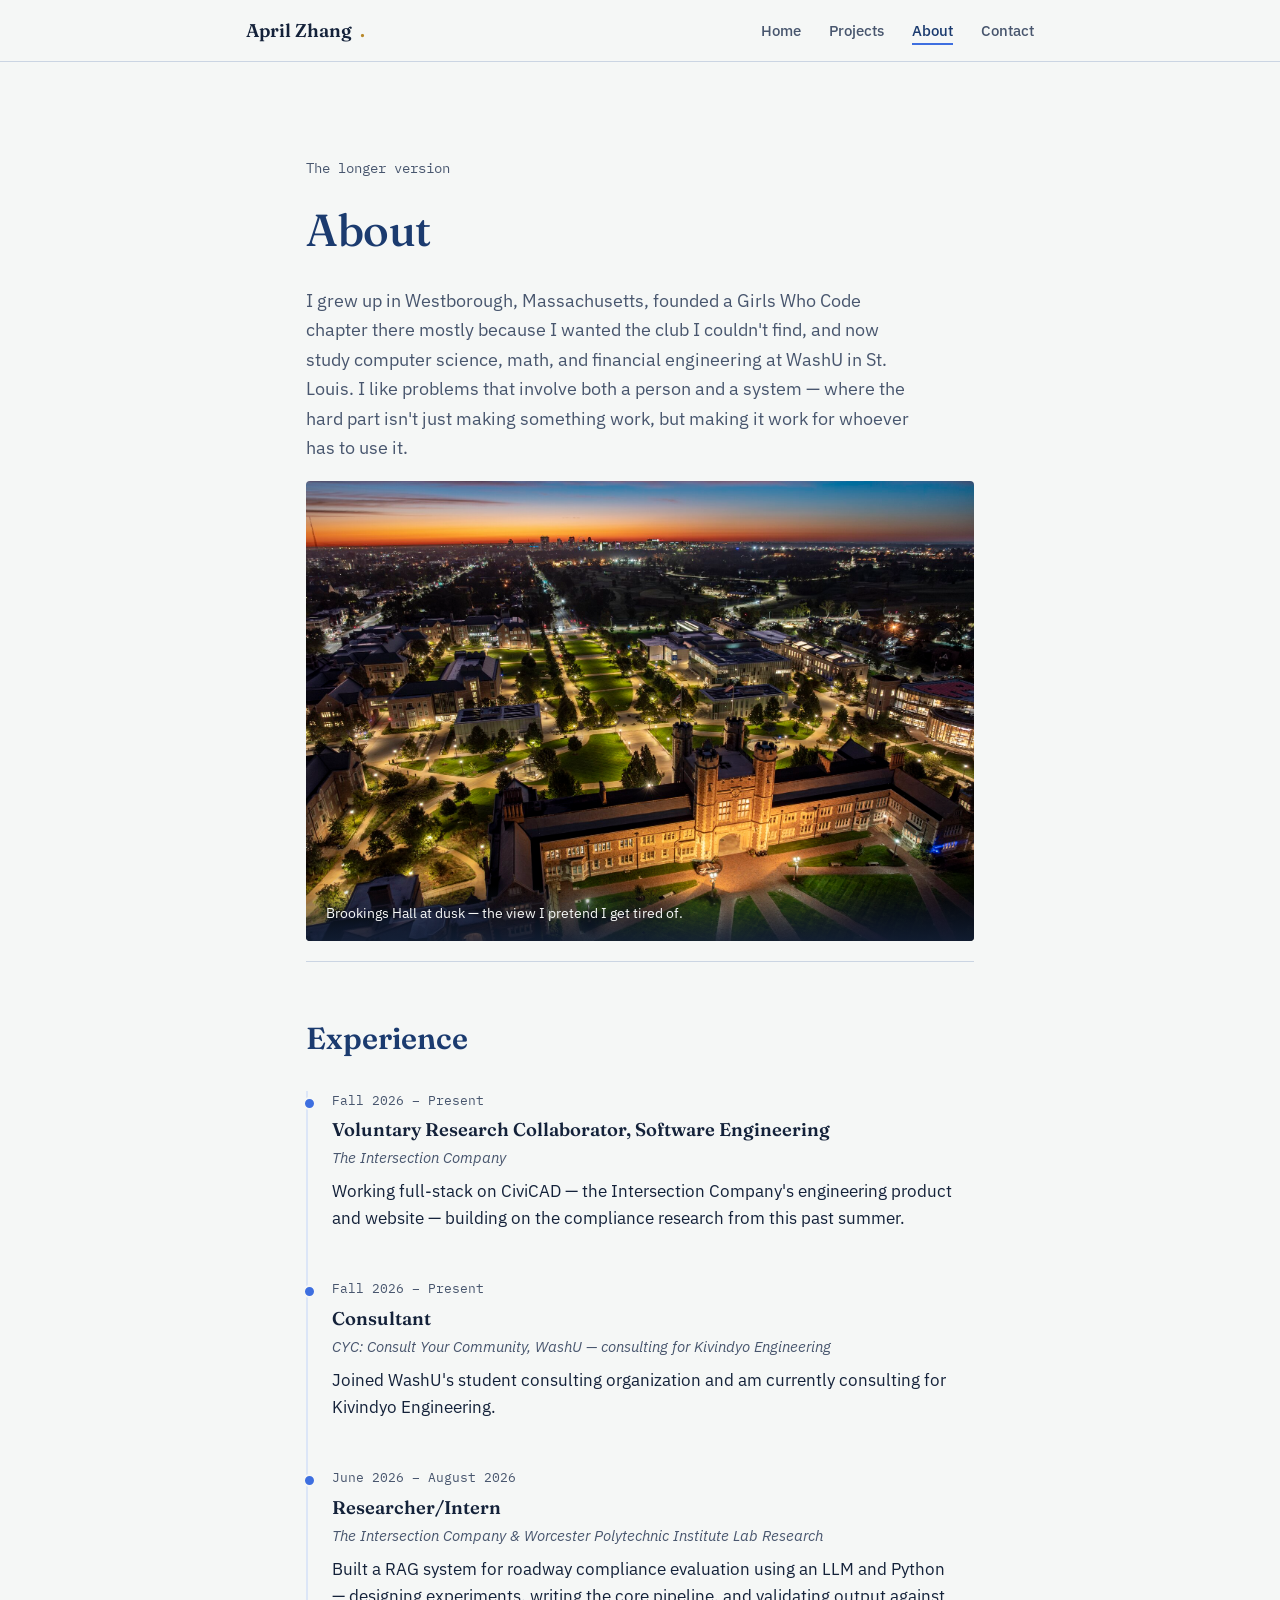
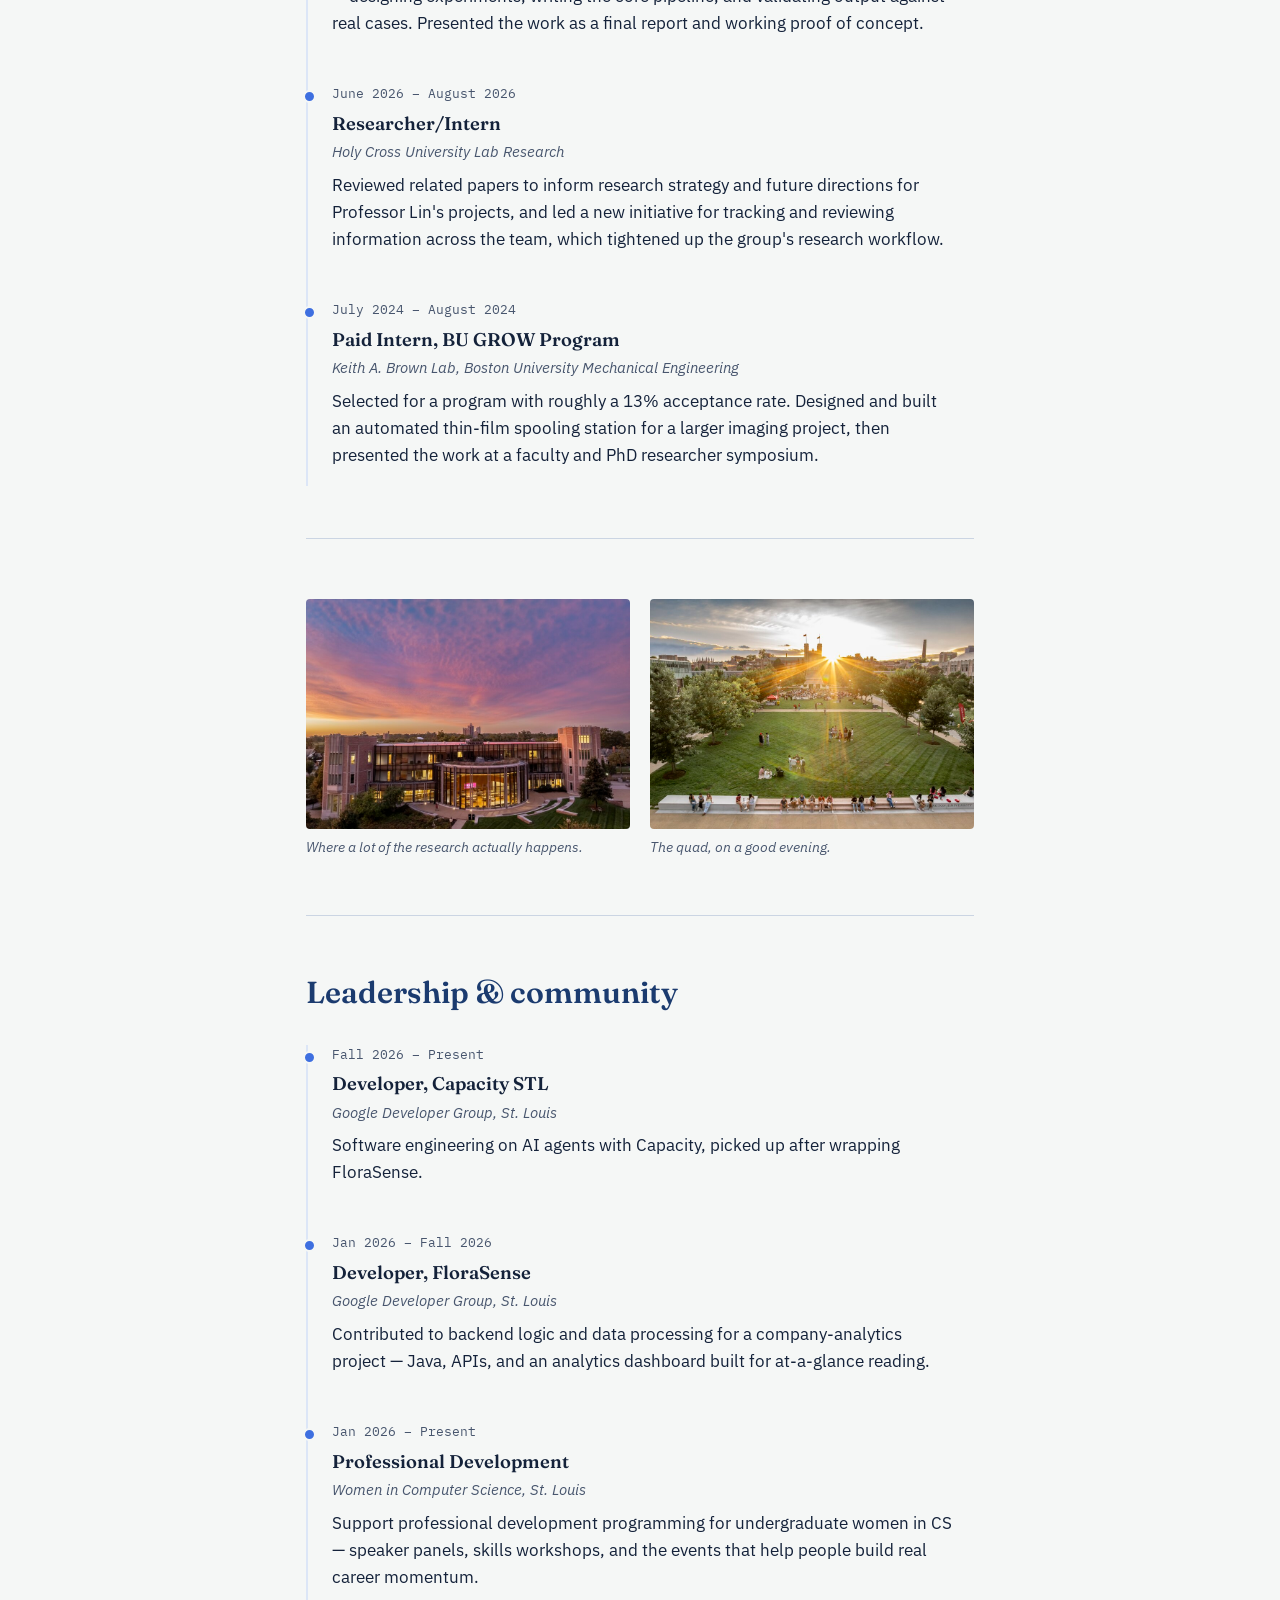
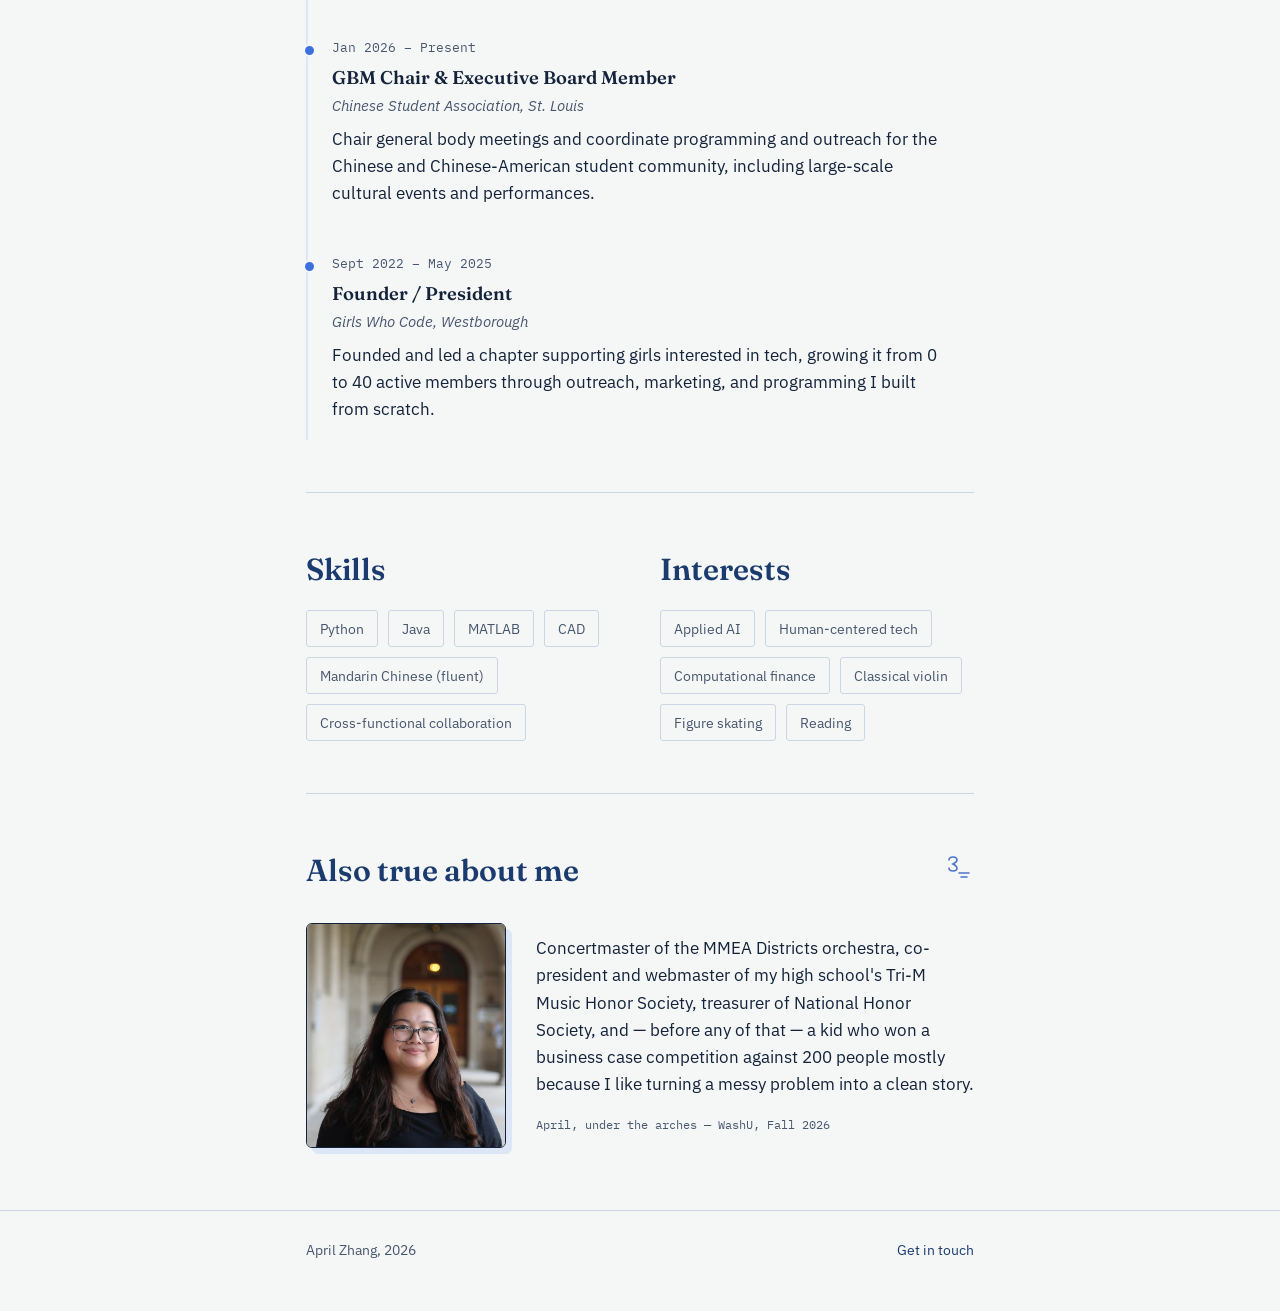
==== commit faa98822: "Add files via upload" ====
--- a/about.html
+++ b/about.html
@@ -76,10 +76,10 @@
         <div class="timeline-item">
           <span class="when">July 2024 – August 2024</span>
           <h3>Paid Intern, BU GROW Program</h3>
-          <span class="where">Boston University Mechanical Engineering Lab</span>
+          <span class="where">Keith A. Brown Lab, Boston University Mechanical Engineering</span>
           <p>Selected for a program with roughly a 13% acceptance rate. Designed and built an automated
-            self-driving experimental station to support PhD-level research, then presented the workflow
-            at a faculty symposium.</p>
+            thin-film spooling station for a larger imaging project, then presented the work at a
+            faculty and PhD researcher symposium.</p>
         </div>
       </div>
     </section>
@@ -104,8 +104,14 @@
           <span class="when">Fall 2026 – Present</span>
           <h3>Developer, Capacity STL</h3>
           <span class="where">Google Developer Group, St. Louis</span>
-          <p>Contribute to backend logic and data processing for a company-analytics project with
-            Capacity — Java, APIs, and an analytics dashboard built for at-a-glance reading.</p>
+          <p>Software engineering on AI agents with Capacity, picked up after wrapping FloraSense.</p>
+        </div>
+        <div class="timeline-item">
+          <span class="when">Jan 2026 – Fall 2026</span>
+          <h3>Developer, FloraSense</h3>
+          <span class="where">Google Developer Group, St. Louis</span>
+          <p>Contributed to backend logic and data processing for a company-analytics project — Java,
+            APIs, and an analytics dashboard built for at-a-glance reading.</p>
         </div>
         <div class="timeline-item">
           <span class="when">Jan 2026 – Present</span>
